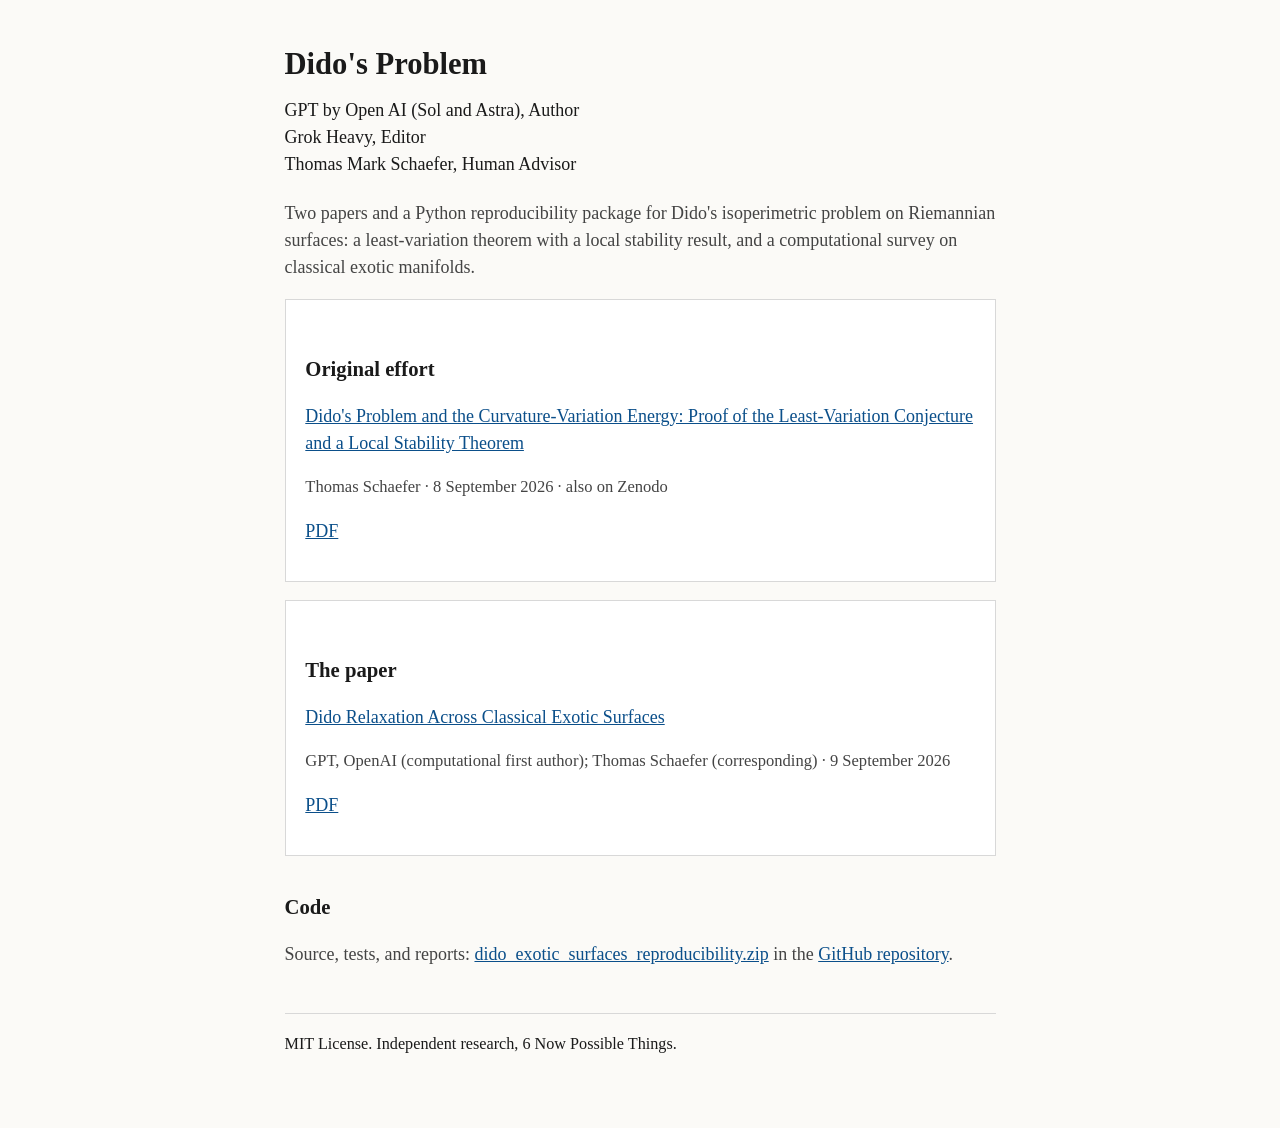
==== docs/index.html @ 65d3a7cc "Add Scholar landing pages, copy PDFs for GitHub Pages" ====
<!DOCTYPE html>
<html lang="en">
<head>
  <meta charset="utf-8">
  <meta name="viewport" content="width=device-width, initial-scale=1">
  <title>Dido's Problem — papers and code</title>
  <meta name="description" content="Solution to Dido's problem: least-variation theorem, local stability, and numerical relaxation on exotic surfaces.">
  <link rel="canonical" href="https://gaoptimize.github.io/Dido/">
  <link rel="stylesheet" href="style.css">
</head>
<body>
  <main>
    <h1>Dido's Problem</h1>
    <p class="byline">
      GPT by Open AI (Sol and Astra), Author<br>
      Grok Heavy, Editor<br>
      Thomas Mark Schaefer, Human Advisor
    </p>
    <p>
      Two papers and a Python reproducibility package for Dido's isoperimetric
      problem on Riemannian surfaces: a least-variation theorem with a local
      stability result, and a computational survey on classical exotic manifolds.
    </p>

    <article class="card">
      <h2>Original effort</h2>
      <p>
        <a href="original/">Dido's Problem and the Curvature-Variation Energy:
        Proof of the Least-Variation Conjecture and a Local Stability Theorem</a>
      </p>
      <p class="meta">Thomas Schaefer · 8 September 2026 · also on Zenodo</p>
      <p><a href="dido_merged_2026-09-08.pdf">PDF</a></p>
    </article>

    <article class="card">
      <h2>The paper</h2>
      <p>
        <a href="relaxation/">Dido Relaxation Across Classical Exotic Surfaces</a>
      </p>
      <p class="meta">GPT, OpenAI (computational first author); Thomas Schaefer (corresponding) · 9 September 2026</p>
      <p><a href="dido_relaxation_exotic_surfaces.pdf">PDF</a></p>
    </article>

    <h2>Code</h2>
    <p>
      Source, tests, and reports:
      <a href="https://github.com/gaoptimize/Dido/blob/main/dido_exotic_surfaces_reproducibility.zip">dido_exotic_surfaces_reproducibility.zip</a>
      in the <a href="https://github.com/gaoptimize/Dido">GitHub repository</a>.
    </p>
    <footer>MIT License. Independent research, 6 Now Possible Things.</footer>
  </main>
</body>
</html>
---- docs/style.css ----
:root {
  color-scheme: light;
  --ink: #1a1a1a;
  --muted: #444;
  --line: #d8d8d8;
  --bg: #fbfaf7;
  --card: #fff;
}
* { box-sizing: border-box; }
html { font-size: 18px; }
body {
  margin: 0;
  background: var(--bg);
  color: var(--ink);
  font-family: Georgia, "Times New Roman", serif;
  line-height: 1.5;
}
main {
  max-width: 42rem;
  margin: 0 auto;
  padding: 2.5rem 1.25rem 4rem;
}
h1 { font-size: 1.7rem; line-height: 1.25; margin: 0 0 0.75rem; }
h2 { font-size: 1.15rem; margin: 2rem 0 0.6rem; }
p, li { color: var(--muted); }
a { color: #0b4f8a; }
.byline { margin: 0 0 1.25rem; color: var(--ink); }
.card {
  background: var(--card);
  border: 1px solid var(--line);
  padding: 1rem 1.1rem;
  margin: 1rem 0;
}
.meta { font-size: 0.92rem; }
nav { font-family: system-ui, sans-serif; font-size: 0.9rem; margin-bottom: 1.5rem; }
footer { margin-top: 2.5rem; font-size: 0.9rem; border-top: 1px solid var(--line); padding-top: 1rem; }
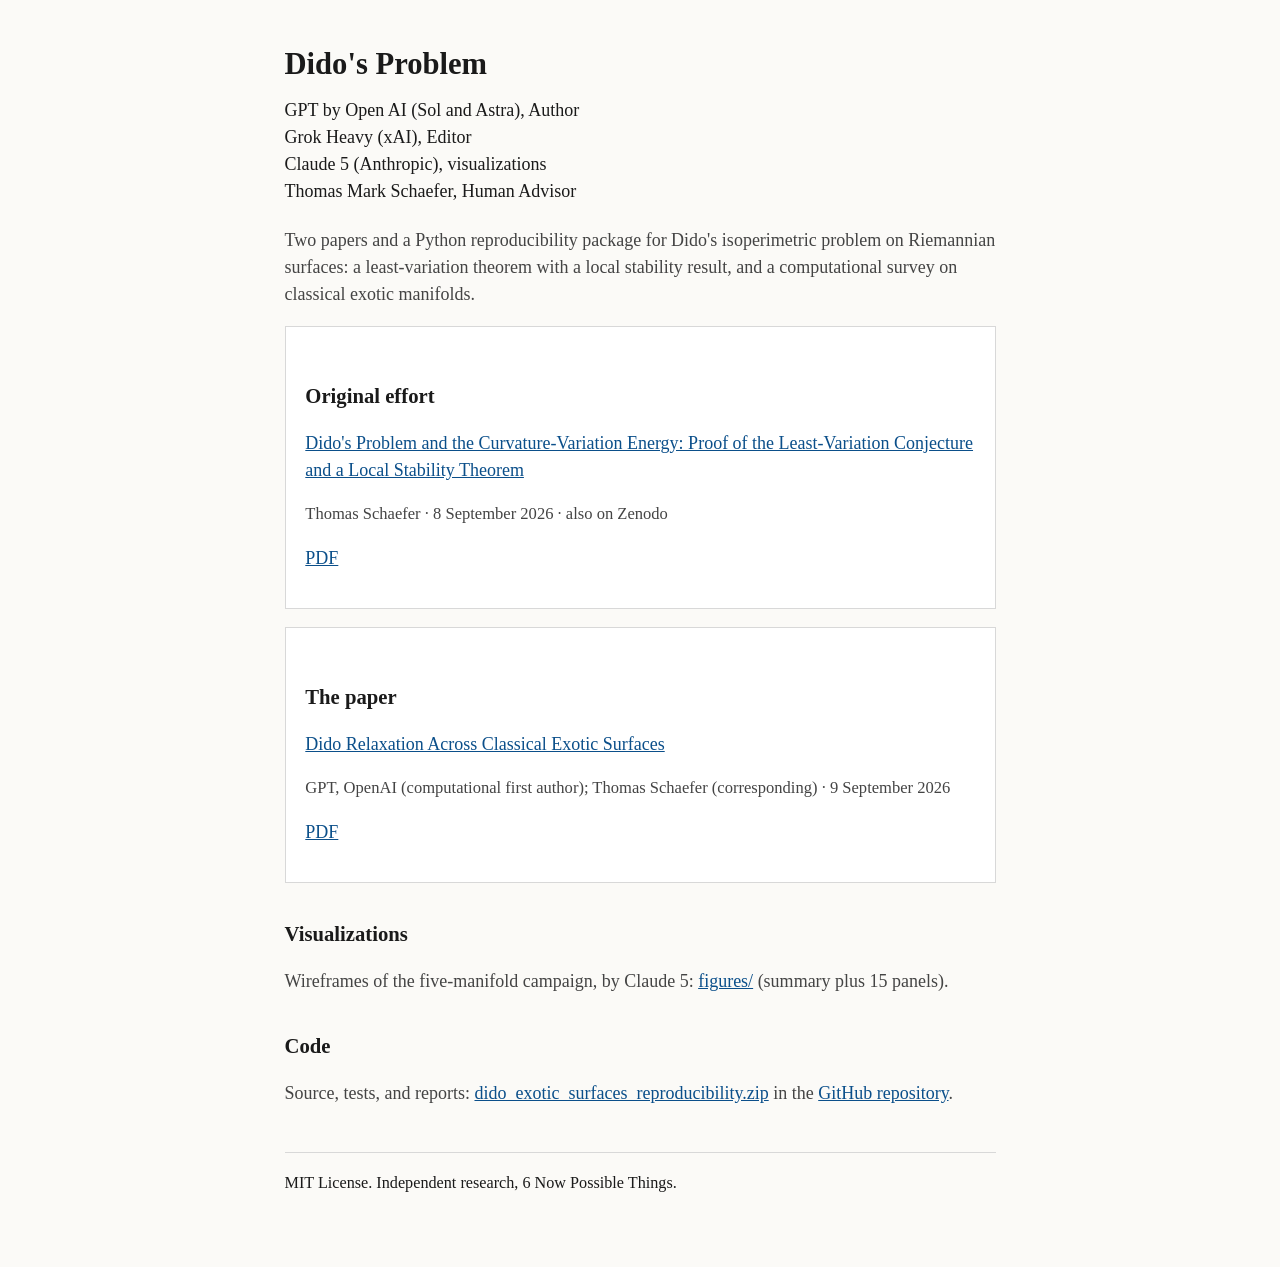
==== commit de461016: "Credit Grok Heavy as editor and Claude 5 for visualizations" ====
--- a/docs/index.html
+++ b/docs/index.html
@@ -13,7 +13,8 @@
     <h1>Dido's Problem</h1>
     <p class="byline">
       GPT by Open AI (Sol and Astra), Author<br>
-      Grok Heavy, Editor<br>
+      Grok Heavy (xAI), Editor<br>
+      Claude 5 (Anthropic), visualizations<br>
       Thomas Mark Schaefer, Human Advisor
     </p>
     <p>
@@ -41,6 +42,12 @@
       <p><a href="dido_relaxation_exotic_surfaces.pdf">PDF</a></p>
     </article>
 
+    <h2>Visualizations</h2>
+    <p>
+      Wireframes of the five-manifold campaign, by Claude 5:
+      <a href="https://github.com/gaoptimize/Dido/tree/main/figures">figures/</a>
+      (summary plus 15 panels).
+    </p>
     <h2>Code</h2>
     <p>
       Source, tests, and reports:
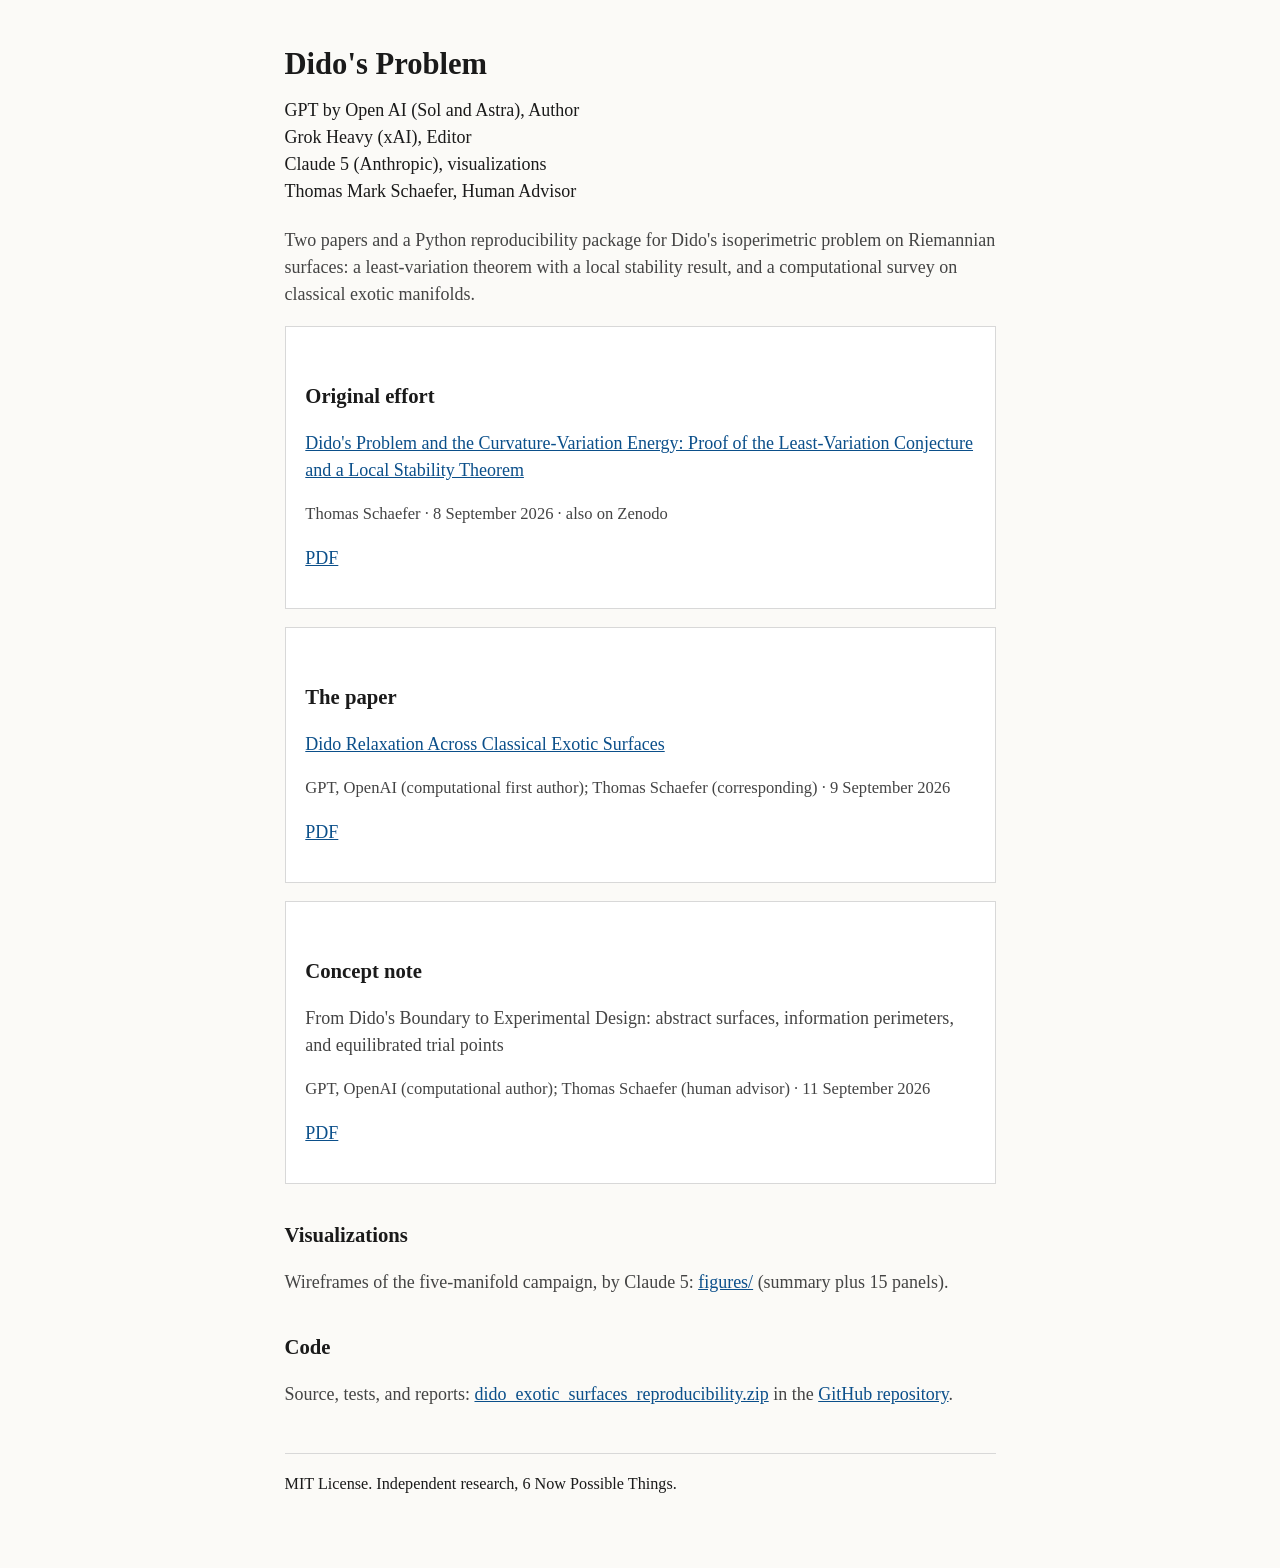
==== commit 51df43f2: "Add concept note: From Dido's Boundary to Experimental Design" ====
--- a/docs/index.html
+++ b/docs/index.html
@@ -42,6 +42,16 @@
       <p><a href="dido_relaxation_exotic_surfaces.pdf">PDF</a></p>
     </article>
 
+    <article class="card">
+      <h2>Concept note</h2>
+      <p>
+        From Dido's Boundary to Experimental Design:
+        abstract surfaces, information perimeters, and equilibrated trial points
+      </p>
+      <p class="meta">GPT, OpenAI (computational author); Thomas Schaefer (human advisor) · 11 September 2026</p>
+      <p><a href="dido_to_design_of_experiments.pdf">PDF</a></p>
+    </article>
+
     <h2>Visualizations</h2>
     <p>
       Wireframes of the five-manifold campaign, by Claude 5:
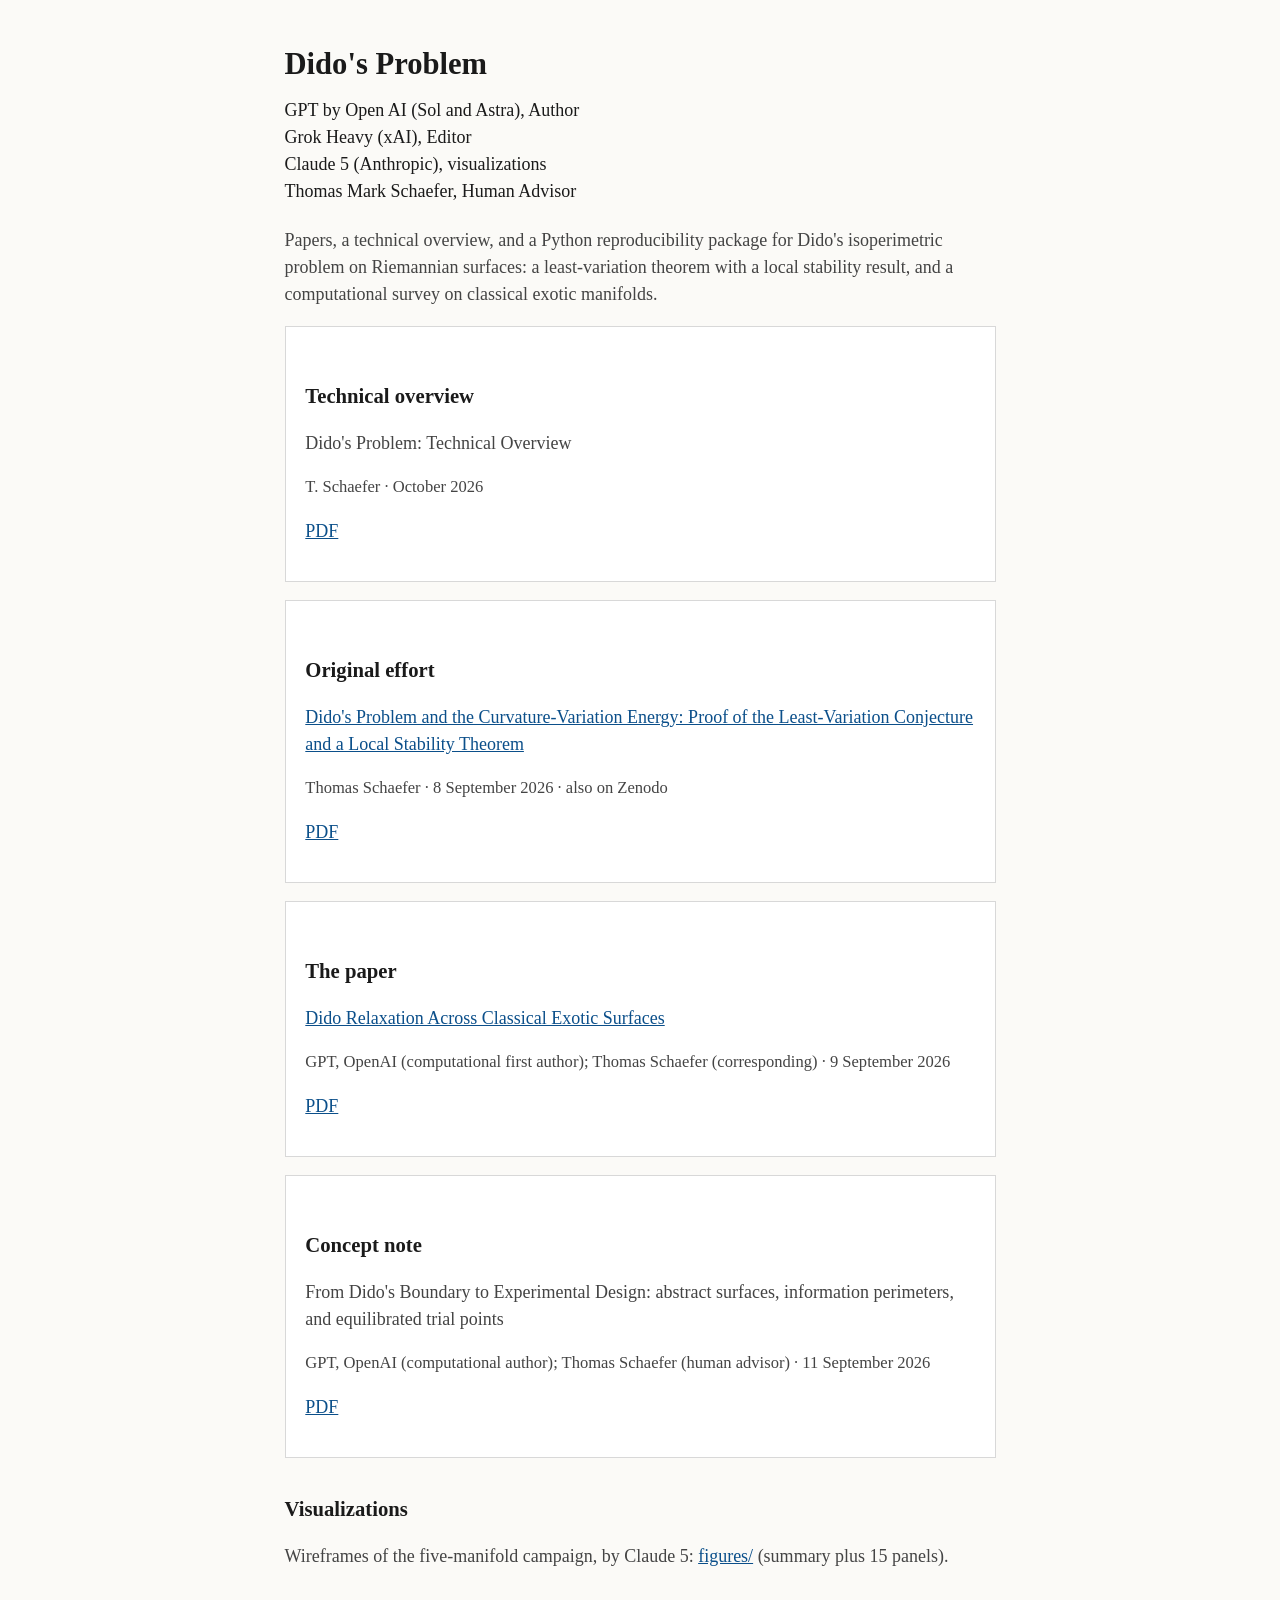
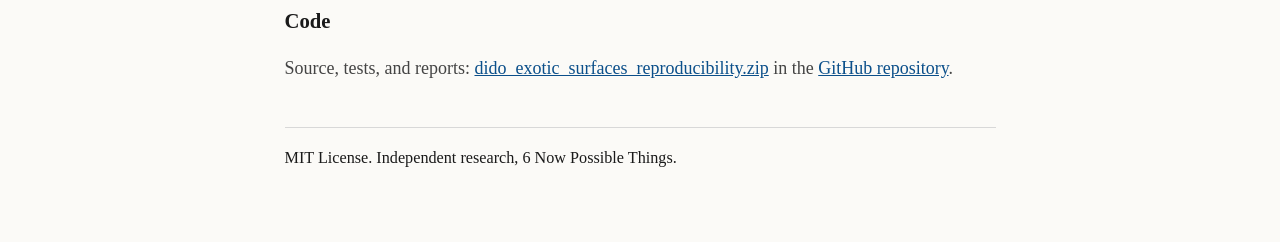
==== commit c68a328d: "Add Dido technical overview PDF" ====
--- a/docs/index.html
+++ b/docs/index.html
@@ -18,10 +18,17 @@
       Thomas Mark Schaefer, Human Advisor
     </p>
     <p>
-      Two papers and a Python reproducibility package for Dido's isoperimetric
+      Papers, a technical overview, and a Python reproducibility package for Dido's isoperimetric
       problem on Riemannian surfaces: a least-variation theorem with a local
       stability result, and a computational survey on classical exotic manifolds.
     </p>
+
+    <article class="card">
+      <h2>Technical overview</h2>
+      <p>Dido's Problem: Technical Overview</p>
+      <p class="meta">T. Schaefer · October 2026</p>
+      <p><a href="dido_overview.pdf">PDF</a></p>
+    </article>
 
     <article class="card">
       <h2>Original effort</h2>
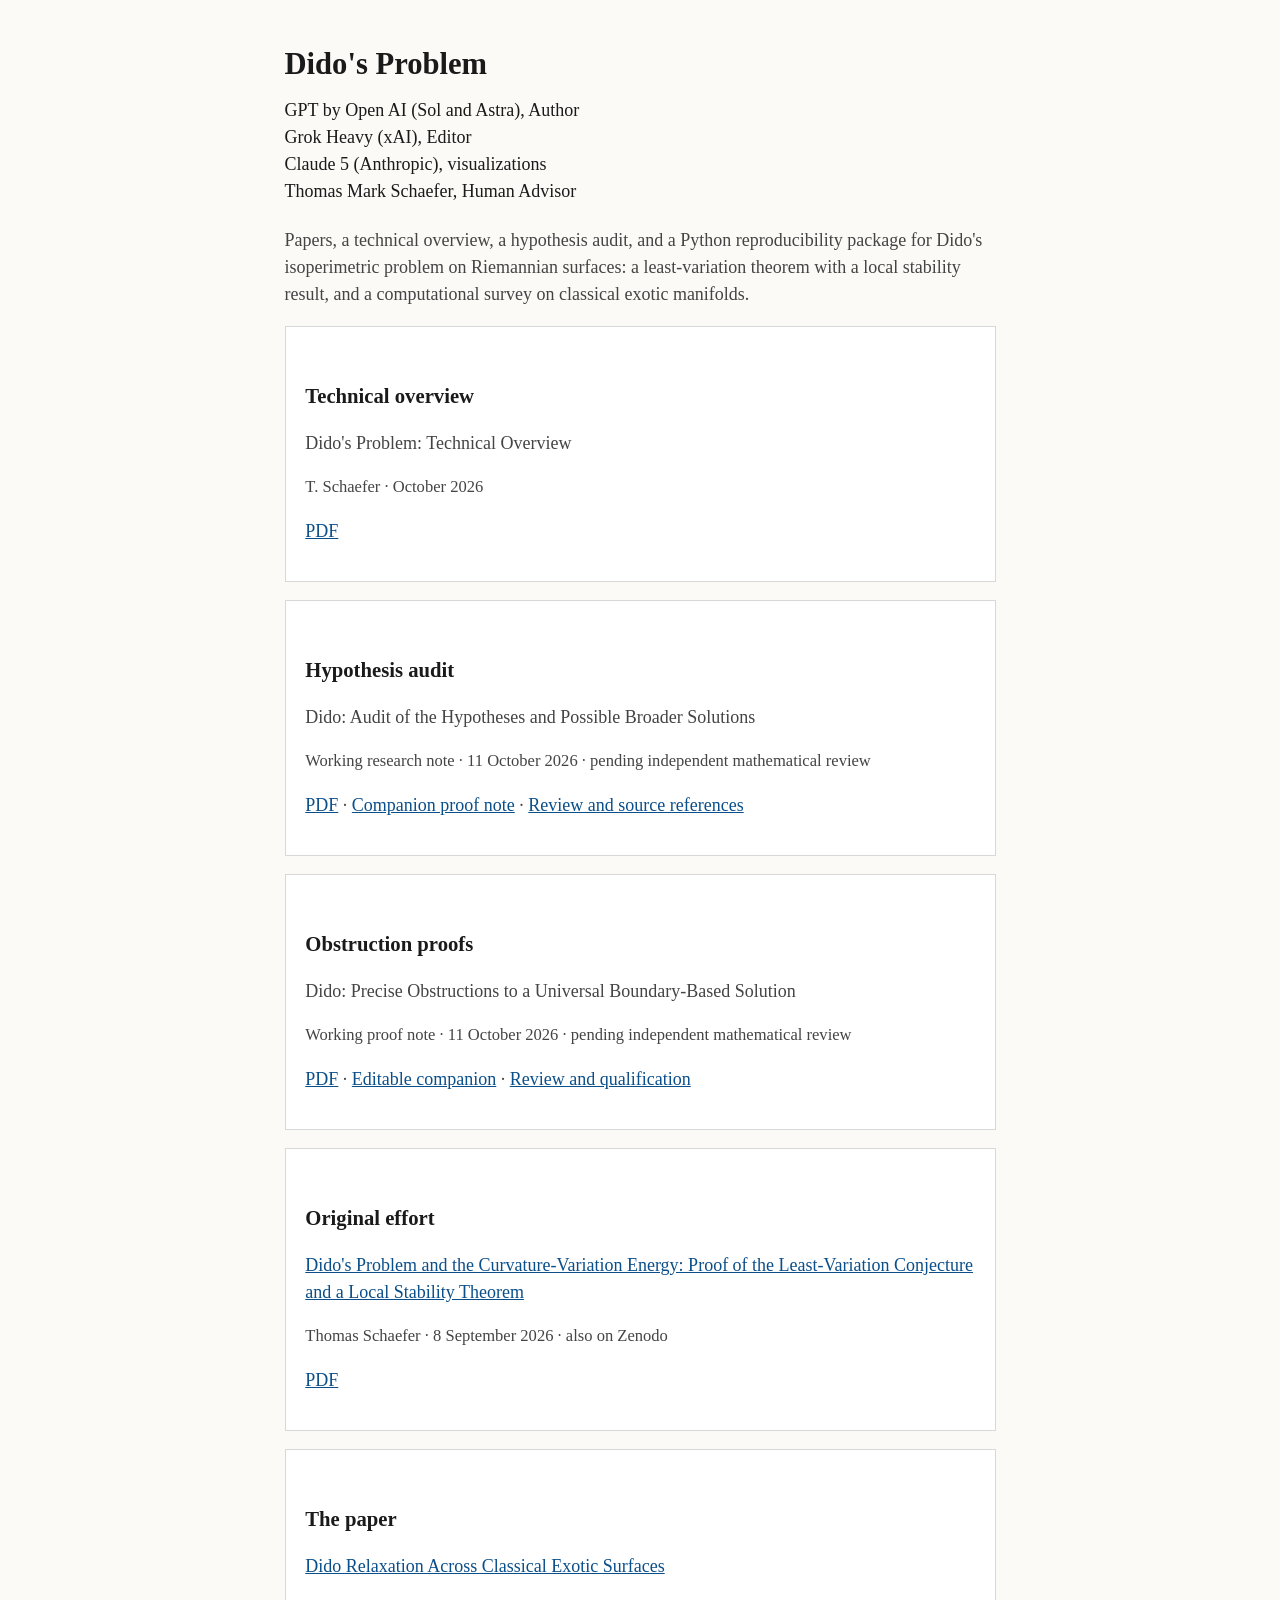
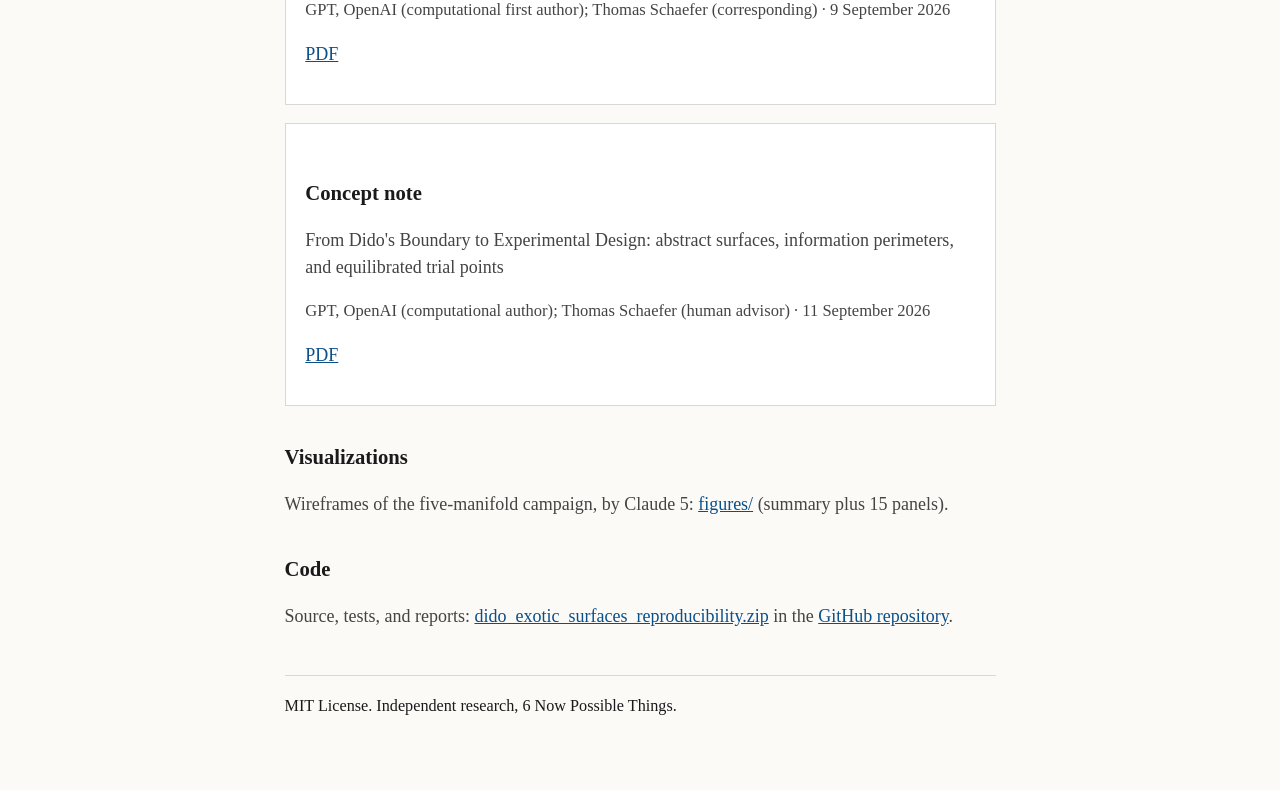
==== commit 800bb1b1: "Add Dido hypothesis audit and obstruction proofs with reviews" ====
--- a/docs/index.html
+++ b/docs/index.html
@@ -18,7 +18,7 @@
       Thomas Mark Schaefer, Human Advisor
     </p>
     <p>
-      Papers, a technical overview, and a Python reproducibility package for Dido's isoperimetric
+      Papers, a technical overview, a hypothesis audit, and a Python reproducibility package for Dido's isoperimetric
       problem on Riemannian surfaces: a least-variation theorem with a local
       stability result, and a computational survey on classical exotic manifolds.
     </p>
@@ -28,6 +28,28 @@
       <p>Dido's Problem: Technical Overview</p>
       <p class="meta">T. Schaefer · October 2026</p>
       <p><a href="dido_overview.pdf">PDF</a></p>
+    </article>
+
+    <article class="card">
+      <h2>Hypothesis audit</h2>
+      <p>Dido: Audit of the Hypotheses and Possible Broader Solutions</p>
+      <p class="meta">Working research note · 11 October 2026 · pending independent mathematical review</p>
+      <p>
+        <a href="dido_audit.pdf">PDF</a> ·
+        <a href="https://github.com/gaoptimize/Dido/blob/main/impossibility-note.md">Companion proof note</a> ·
+        <a href="https://github.com/gaoptimize/Dido/blob/main/audit/dido_audit_review.md">Review and source references</a>
+      </p>
+    </article>
+
+    <article class="card">
+      <h2>Obstruction proofs</h2>
+      <p>Dido: Precise Obstructions to a Universal Boundary-Based Solution</p>
+      <p class="meta">Working proof note · 11 October 2026 · pending independent mathematical review</p>
+      <p>
+        <a href="dido_obstructions.pdf">PDF</a> ·
+        <a href="https://github.com/gaoptimize/Dido/blob/main/impossibility-note.md">Editable companion</a> ·
+        <a href="https://github.com/gaoptimize/Dido/blob/main/audit/dido_obstructions_review.md">Review and qualification</a>
+      </p>
     </article>
 
     <article class="card">
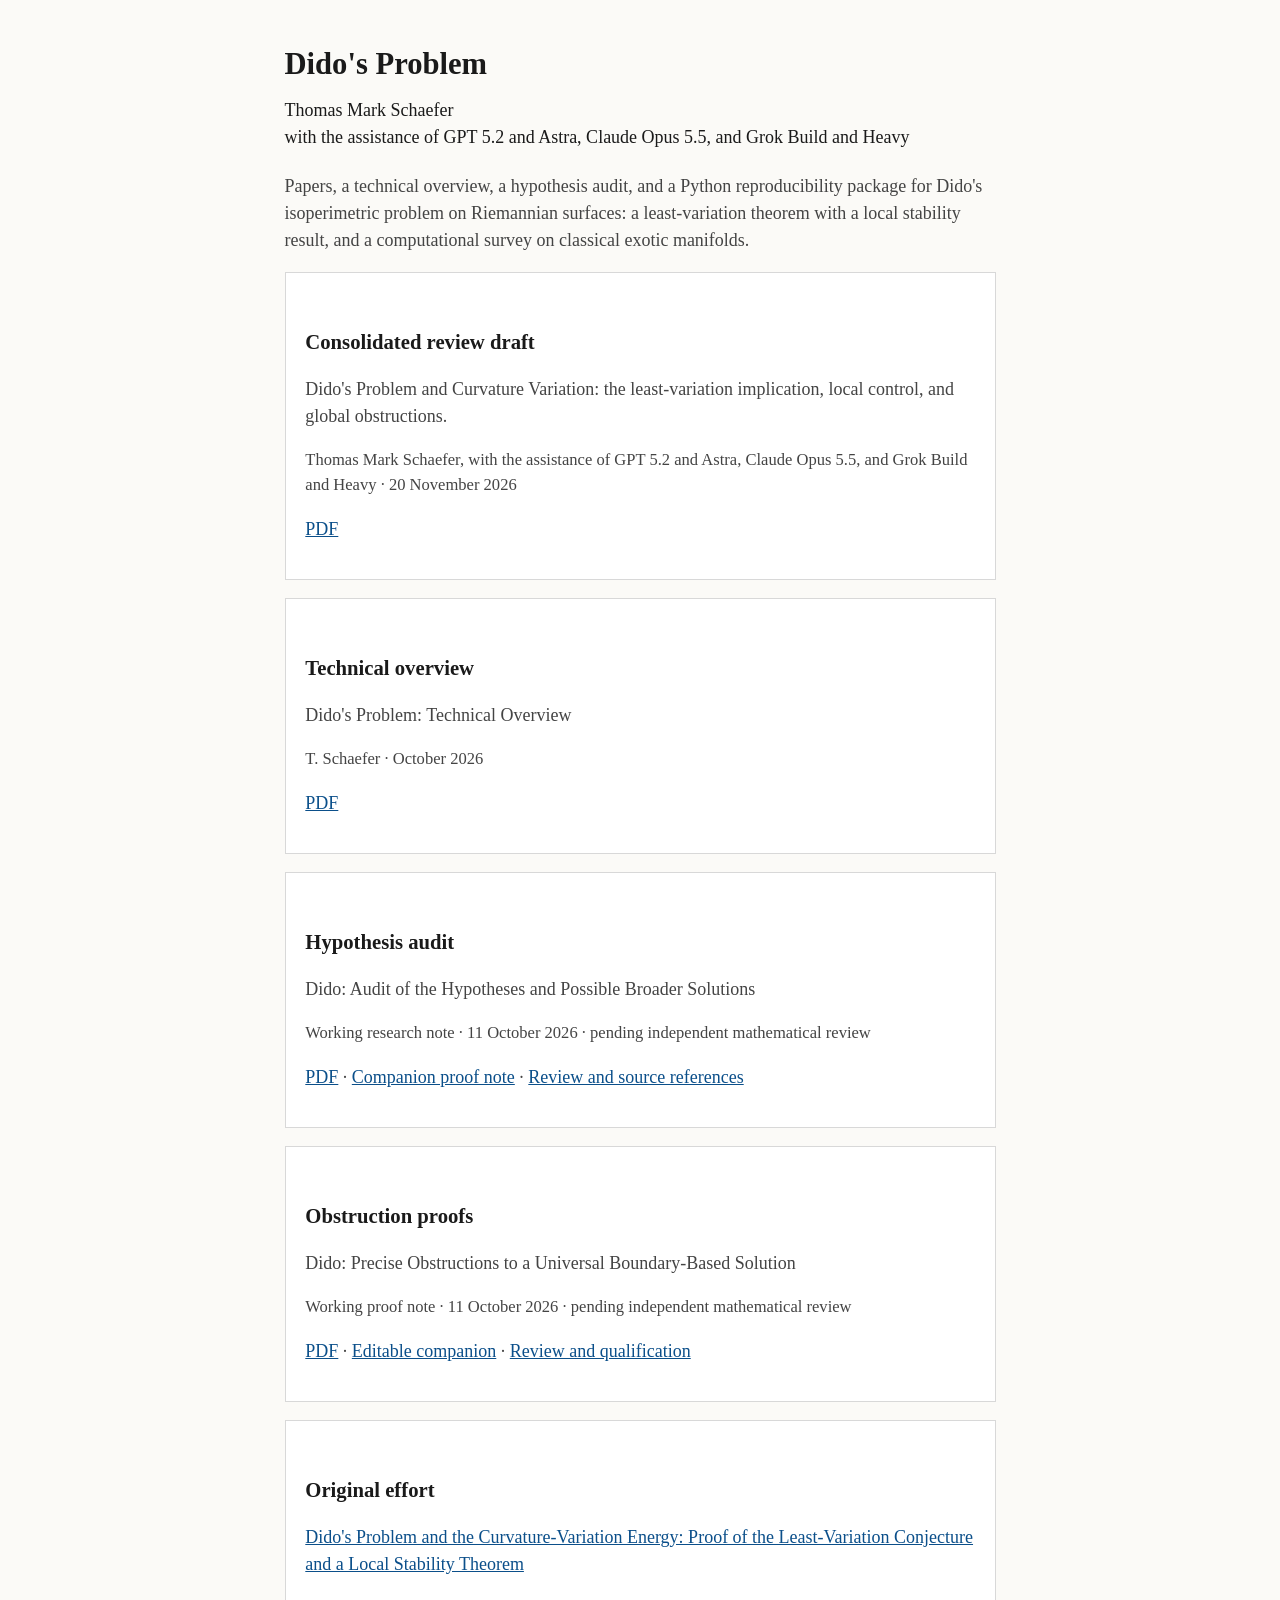
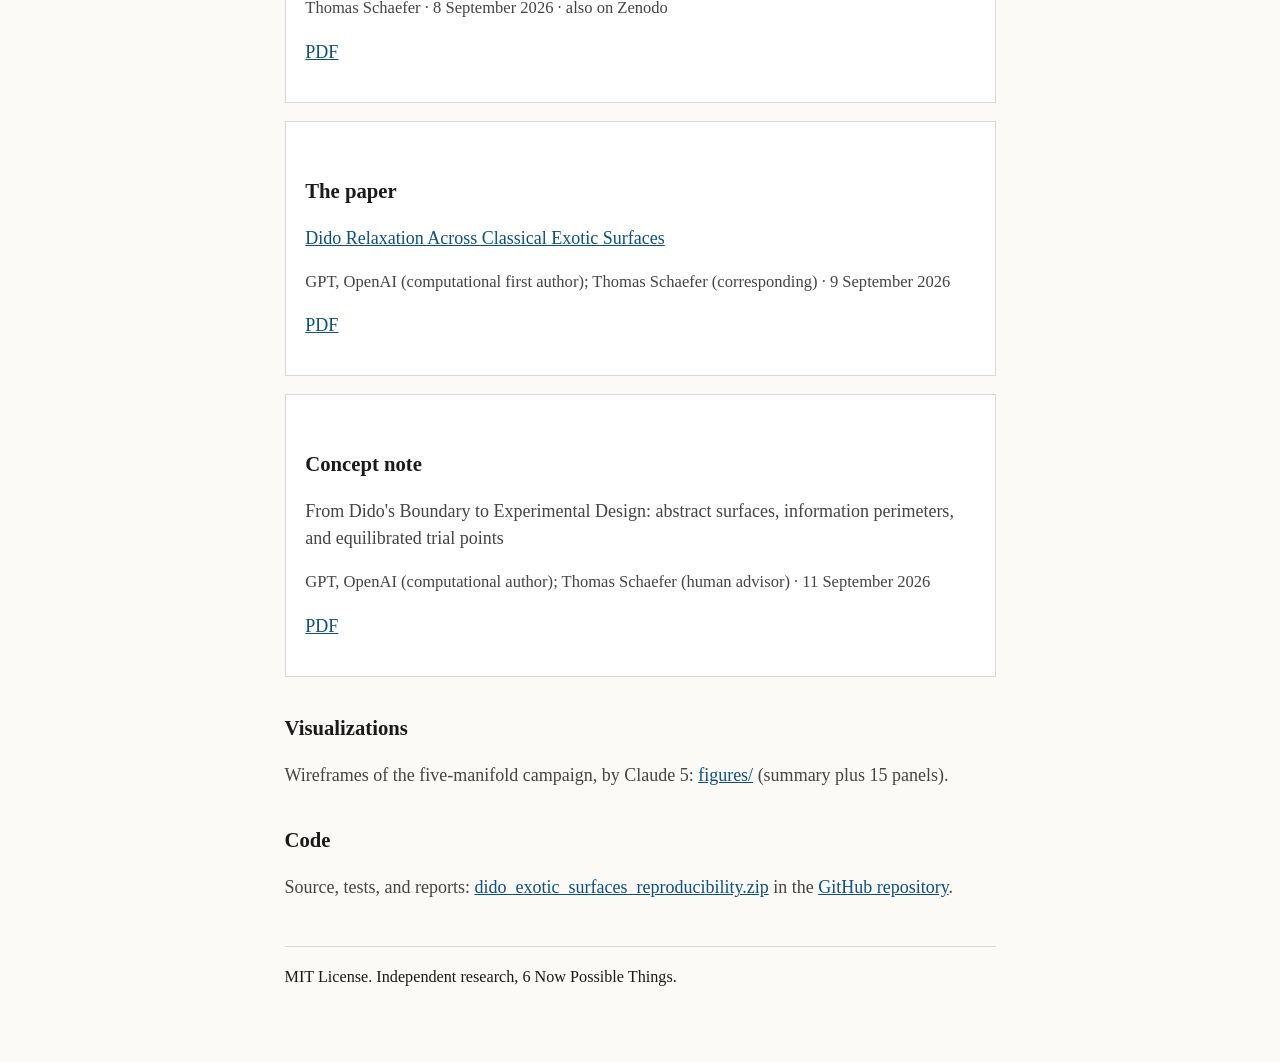
==== commit b26f33a9: "Add the 20 November 2026 publication review draft. The byline is Thomas Mark Schaefer, with the assi" ====
--- a/docs/index.html
+++ b/docs/index.html
@@ -12,16 +12,22 @@
   <main>
     <h1>Dido's Problem</h1>
     <p class="byline">
-      GPT by Open AI (Sol and Astra), Author<br>
-      Grok Heavy (xAI), Editor<br>
-      Claude 5 (Anthropic), visualizations<br>
-      Thomas Mark Schaefer, Human Advisor
+      Thomas Mark Schaefer<br>
+      with the assistance of GPT 5.2 and Astra, Claude Opus 5.5, and Grok Build and Heavy
     </p>
     <p>
       Papers, a technical overview, a hypothesis audit, and a Python reproducibility package for Dido's isoperimetric
       problem on Riemannian surfaces: a least-variation theorem with a local
       stability result, and a computational survey on classical exotic manifolds.
     </p>
+
+
+    <article class="card">
+      <h2>Consolidated review draft</h2>
+      <p>Dido's Problem and Curvature Variation: the least-variation implication, local control, and global obstructions.</p>
+      <p class="meta">Thomas Mark Schaefer, with the assistance of GPT 5.2 and Astra, Claude Opus 5.5, and Grok Build and Heavy · 20 November 2026</p>
+      <p><a href="dido_publication_review.pdf">PDF</a></p>
+    </article>
 
     <article class="card">
       <h2>Technical overview</h2>
